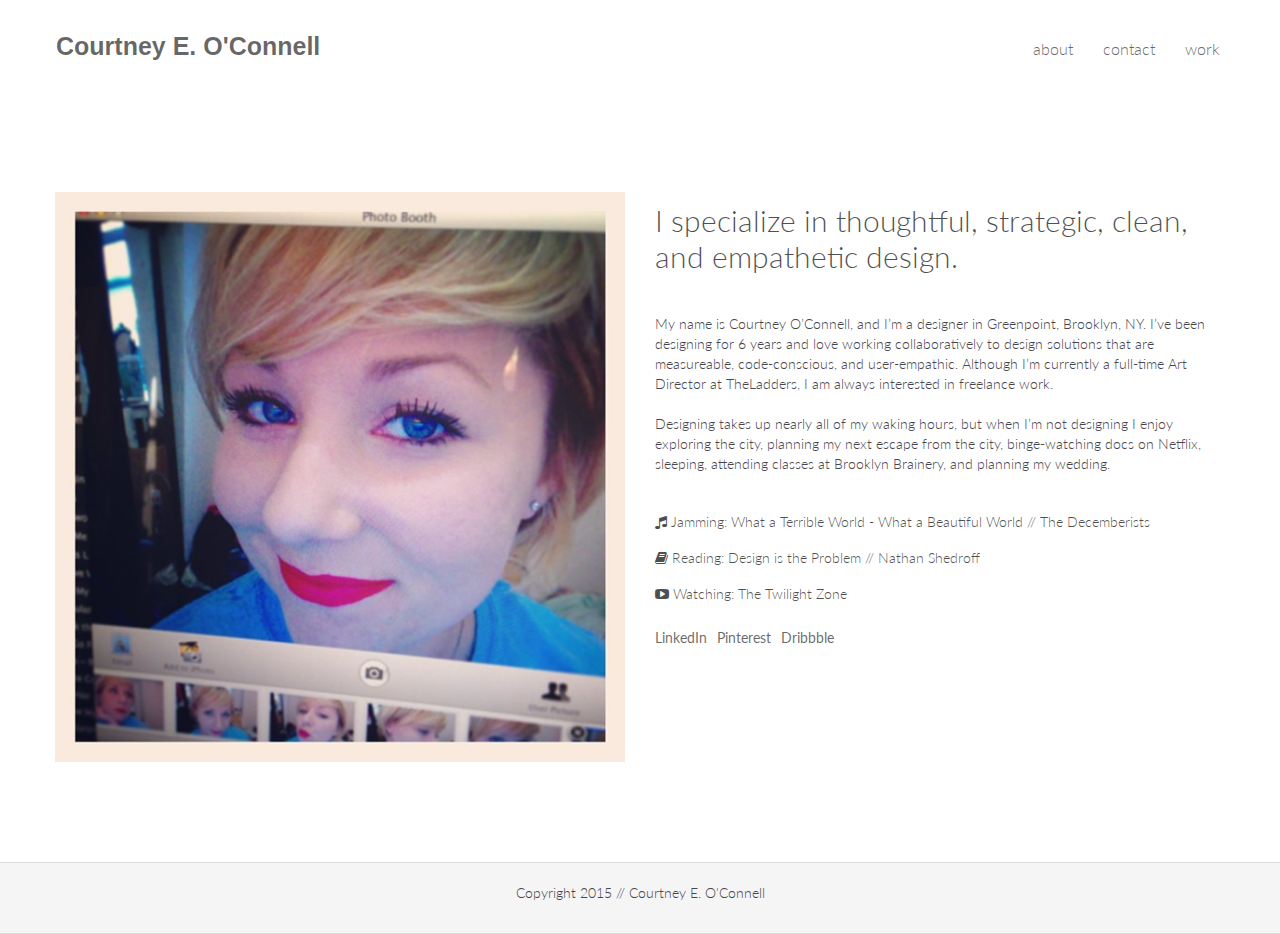
==== about.html @ 0542830d "bloc export test" ====
<!doctype html>
<html>
<head>
    <meta charset="utf-8">
    <meta name="keywords" content="portfolio, courtney, oconnell, design, designer, ui, ux, art director, visual design, visual designer, creative lead">
    <meta name="description" content="">
    <link rel="shortcut icon" type="image/png" href="favicon.png" />
    <meta name="viewport" content="width=device-width, initial-scale=1">
    <link rel="stylesheet" type="text/css" href="./css/bootstrap.css">
    <link rel="stylesheet" id="ppstyle" type="text/css" href="style.css">
    <link rel='stylesheet' href='./css/font-awesome.min.css'/><link href='http://fonts.googleapis.com/css?family=Lato:100,300,400,700,900' rel='stylesheet' type='text/css'>
    <script src="./js/jquery-2.1.0.min.js"></script>
    <script src="./js/bootstrap.js"></script>
    <script src="./js/blocs.js"></script>
    <title>about - Portfolio of Courtney E. O’Connell</title>
</head>
<body>
<!-- Main container -->
<div class="page-container">
    <!-- Navigation Bloc --><div id="b-nav" class="bloc-container">
	<div id="bloc-nav" class="d-mode">
		<div class="bloc bgc-2 l-bloc" id="nav-bloc">
			<div class="container bloc-sm">
				<nav class="navbar row">
					<div class="navbar-header">
						<a class="navbar-brand ltc-3" href="index.html">Courtney E. O'Connell</a>
						<button id="nav-toggle" type="button" class="ui-navbar-toggle navbar-toggle" data-toggle="collapse" data-target=".navbar-1">
							<span class="sr-only">Toggle navigation</span><span class="icon-bar"></span><span class="icon-bar"></span><span class="icon-bar"></span>
						</button>
					</div>
					<div class="collapse navbar-collapse navbar-1">
						<ul class="site-navigation nav">
							<li>
								<a href="about.html">about</a>
							</li>
							<li>
								<a href="contact.html">contact</a>
							</li>
							<li>
								<a href="work.html" class="pull-left">work</a>
							</li>
						</ul>
					</div>
				</nav>
			</div>
		</div>
	</div>
</div><!-- Navigation Bloc END --><!-- about-bloc --><div class="bloc l-bloc  " id="about-bloc">
	<div class="container bloc-lg">
		<div class="row">
			<div class="col-sm-6">
				<img src="img/1235449_10100990752001947_743834350_n%20(1).jpg" class="img-responsive" alt='' />
			</div>
			<div class="col-sm-6">
				<h2 class="mg-lg ">
					I specialize in thoughtful, strategic, clean, and empathetic design.
				</h2>
				<p class="mg-lg ">
					My name is Courtney O&rsquo;Connell, and I&rsquo;m a designer in Greenpoint, Brooklyn, NY. I&rsquo;ve been designing for 6 years and love working collaboratively to design solutions that are measureable, code-conscious, and user-empathic. Although I&rsquo;m currently a full-time Art Director at TheLadders, I am always interested in freelance work.<br /><br />Designing takes up nearly all of my waking hours, but when I&rsquo;m not designing I enjoy exploring the city, planning my next escape from the city, binge-watching docs on Netflix, sleeping, attending classes at Brooklyn Brainery, and planning my wedding.
				</p>
				<h5 class="mg-md ">
					<span class="fa fa-music"></span> Jamming: What a Terrible World - What a Beautiful World // The Decemberists
				</h5>
				<h4 class="mg-md ">
					<span class="fa fa-book"></span> Reading: Design is the Problem // Nathan Shedroff
				</h4>
				<h5 class="mg-md">
					<span class="fa fa-youtube-play"></span> Watching: The Twilight Zone
				</h5><a href="www.linkedin.com" class="a-btn pull-left ltc-3" target="_blank">LinkedIn</a><a href="www.pinterest.com" class="a-btn pull-left ltc-3" target="_blank">Pinterest</a><a href="www.dribbble.com" class="a-btn pull-left ltc-3" target="_blank">Dribbble</a>
			</div>
		</div>
	</div>
</div><!-- about-bloc END --><!-- Footer - footer-bloc --><div class="bloc   l-bloc b-divider" id="footer-bloc">
	<div class="container bloc-sm">
		<div class="row">
			<div class="col-sm-12">
				<p class="text-center">
					Copyright 2015 // Courtney E. O'Connell
				</p>
			</div>
		</div>
	</div>
</div><!-- Footer - footer-bloc END -->
</div>
<!-- Main container END -->

</body>
    
<!-- Google Analytics -->

<!-- Google Analytics END -->

</html>
---- style.css ----
/*-----------------------------------------------------------------------------------*/
/*	    Portfolio of Courtney E. O’Connell
/*      Built with blocs
/*-----------------------------------------------------------------------------------*/

body{
	margin:0;
	padding:0;
    background:#FFF;
    -webkit-font-smoothing: antialiased;
}
a:hover{text-decoration: none;}


/* Globals type styling */
 h1, h2, h3, h4, h5, h6, p, label, .btn, a{
	font-family:Lato;
	font-weight:300;
}

label{
	font-size:10px;
}
h1{
	font-size:48px;
}

/* Site container width */

.container{
	max-width:1170px;
}

/* Blocs */

.bloc{
	width:100%;
	background: 50% 50% no-repeat;
	-webkit-background-size: cover;
	-moz-background-size: cover;
	-o-background-size: cover;
	background-size: cover;
}


/* Bloc sizes */

.bloc-lg{
	padding:100px 0;
}
.bloc-md{
	padding:50px 0;
}
.bloc-sm{
	padding:20px 0;
}


/* Bloc - Light theme */

.l-bloc{
	color:rgba(0,0,0,.5);
}
.l-bloc button:hover{
	color:rgba(0,0,0,.7);
}
.l-bloc h1,.l-bloc h2,.l-bloc h3,.l-bloc h4,.l-bloc h5, .l-bloc h6, .l-bloc .ico{
	color:rgba(0,0,0,.7);
}
.l-bloc .icon-round{
	border-color:rgba(0,0,0,.7);
}
.l-bloc .divider-h span{
	border-color:rgba(0,0,0,.1);
}
.l-bloc a{
	color:rgba(0,0,0,.6);
}
.l-bloc a:hover{
	color:rgba(0,0,0,1);
}
.l-bloc .navbar-toggle .icon-bar{
	color:rgba(0,0,0,.6);
}
.l-bloc .btn-wire, .l-bloc .btn-wire:hover{
	color:rgba(0,0,0,.7);
	border-color:rgba(0,0,0,.3);
}
/* Bloc Dividers */

.b-divider{
	border-top:1px solid rgba(0,0,0,.1);
	border-bottom:1px solid rgba(0,0,0,.1);
}


/* Custom bloc styling */

#nav-bloc,#home-hero-bloc,#bloc-2,#home-how-header-bloc,#home-how-bloc,#home-work-header-bloc,#home-work-row-1-bloc,#home-work-row-2-bloc,#home-work-row-3-bloc,#home-work-more-bloc,#about-bloc,#bloc-11,#work-header-bloc,#work-row-1-bloc,#work-row-2-bloc,#work-row-3-bloc,#work-row-4-bloc,#work-row-5-bloc,#work-row-6-bloc,#work-contact-bloc{
	background-color:#ffffff;
}
#footer-bloc{
	background-color:#f5f5f5;
}
#about-bloc,#bloc-11,#footer-bloc{
	color:#47454B;
}
#about-bloc h2{
	line-height: 36px;
}
#about-bloc p{
	line-height: 20px;
}
#about-bloc h5{
	font-family: Lato;
	line-height: 16px;
}
#about-bloc h4{
	font-size: 14px;
	line-height: 16px;
}
#bloc-11 p{
}
#bloc-11 label{
	line-height: 16px;
}


/* NavBar */

.navbar{
	margin-bottom: 0;
}
.navbar-brand{
	height:auto;
	padding:15px 15px;
	font-size:25px!important;
	font-weight:normal;
	font-family:"Helvetica Neue", Helvetica, Arial, sans-serif;
	font-weight:600;
}
.navbar-brand img{
	width: auto;
	max-height: 200px;
	margin: 0 5px 0 0;
	display:inline;
}
.navbar-brand{
	padding: 15px 15px;
}
.navbar .nav{
	padding-top: 2px;
	margin-right: -16px;
	float:right;
}
.nav > li{
	float:left;
	margin-top:4px;
	font-size:16px;
}
.nav > li a:hover, .nav > li a:focus{
	background:transparent;
}
.navbar-toggle{
	margin: 10px 0 0 0;
	border: 0px;
}
.navbar-toggle:hover{
	background:transparent!important;
}
.navbar-toggle .icon-bar{
	background-color: rgba(0,0,0,.5);
	width: 26px;
}
 /* Inverted navbar */

.nav-invert .navbar .nav{
	float:left;
}
.nav-invert .navbar-header, .nav-invert .navbar-brand{
	float:right;
}
 @media (min-width: 768px){
	.site-navigation{
	position: absolute;
	 top: 50%;
	 right:20px;
	transform: translate(0, -50%);
	-webkit-transform:translateY(-50%);
}
.nav-invert .site-navigation{
	left:20px;
	right:0;
}
}

/* Bric adjustment margins */

.mg-clear{
	margin:0;
}
.mg-md{
	margin-top:10px;
	margin-bottom:20px;
}
.mg-lg{
	margin-top:10px;
	margin-bottom:40px;
}

/* Buttons */

.btn{
	margin: 0 5px 5px 0;
}
.btn.pull-right{
	margin: 0 0 5px 5px;
}
.btn-d,.btn-d:hover,.btn-d:focus{
	color:#FFF!important;
	background:rgba(0,0,0,.3);
}
.a-btn{
	font-size: 14px;
	font-weight: normal;
	padding: 6px 10px 6px 0;
	line-height: 1.42857143;
	 display:inline-block;
}
.text-center .a-btn{
	padding: 6px 0;
}

/* Button colour styles */

.btn-c-3{
	background:#00b9ff;
	color:#FFF!important;
}
.btn-c-3:hover{
	background:#00b9ff;
	color:#FFF!important;
}

/* Link colour styles */

.ltc-3{
	color:#00b9ff;
}
.ltc-3:hover{
	color:#00b9ff!important;
}

/* Icons */
.icon-md{
	font-size:30px!important;
}
.icon-lg{
	font-size:60px!important;
}
.icon-round{
	margin:0 auto;
	border:2px solid transparent;
	border-radius: 50%;
	padding: 32px 30px 26px 30px;
	min-width:80px;
}
.icon-round.icon-md{
	min-width:92px;
}
.icon-round.icon-lg{
	min-width:122px;
}
.icon-round.icon-xl{
	min-width:162px;
}

/* Icon colour styles */

.icon-5{
	color:#e5e5e5!important;
	border-color:#e5e5e5!important;
}


/* Dividers */
.divider-h{
	padding:20px 0;
}
.divider-h span{
	display: block;
	border-top:1px solid transparent;
}
.divider-half{
	width: 50%;
	margin: 0 auto;
}

/*Forms*/

.form-control{
	border-color:rgba(0,0,0,.1);
	box-shadow:none;
}

/*iFrame*/

iframe{
	border:0;
}


/* Mobile adjustments */

@media (max-width: 767px)
{
    .page-container{
        overflow-x: hidden;
    }
    h1,h2,h3,h4,h5,h6,p{
        padding-left:5px!important; 
        padding-right:5px!important; 
    }
    .bloc{
        text-align: center;
        -webkit-background-size: auto 200%;
        -moz-background-size: auto 200%;
        -o-background-size: auto 200%;
        background-size: auto 200%;
    }
    .navbar .nav{
        padding-top: 0;
        border-top:1px solid rgba(0,0,0,.2);
        float:none!important;
    }
    .navbar.row{
        margin-left: 0;
        margin-right: 0;
    }
    .site-navigation{
	   position:inherit;
	   transform:none;
	   -webkit-transform:none;
	   -ms-transform:none;
    }  
    .nav > li{
        margin-top: 0;
        border-bottom:1px solid rgba(0,0,0,.1);
        background:rgba(0,0,0,.05);
        text-align: left;
        width:100%;
    }
    .nav > li:hover{
        background:rgba(0,0,0,.08);
    }
    .navbar-collapse{
        padding:0;
        overflow-x: hidden;
        -webkit-box-shadow: none;
        box-shadow: none;
    }
    .navbar-brand img{
        max-height: 40px;
        width:auto;
        margin: -10px 5px 0 0;    
    }
    .nav-invert .navbar-header{
        float: none;
        width:100%;
    }
    .nav-invert .navbar-toggle{
        float:left; 
    }
    .btn.pull-left, .btn.pull-right{
       float:none!important; 
    }
    .bloc-xl,.bloc-lg{
        padding: 40px 0;
    }
    .a-block{
        text-align: center;
    }
    .btn-dwn{
       display:none; 
    }
}
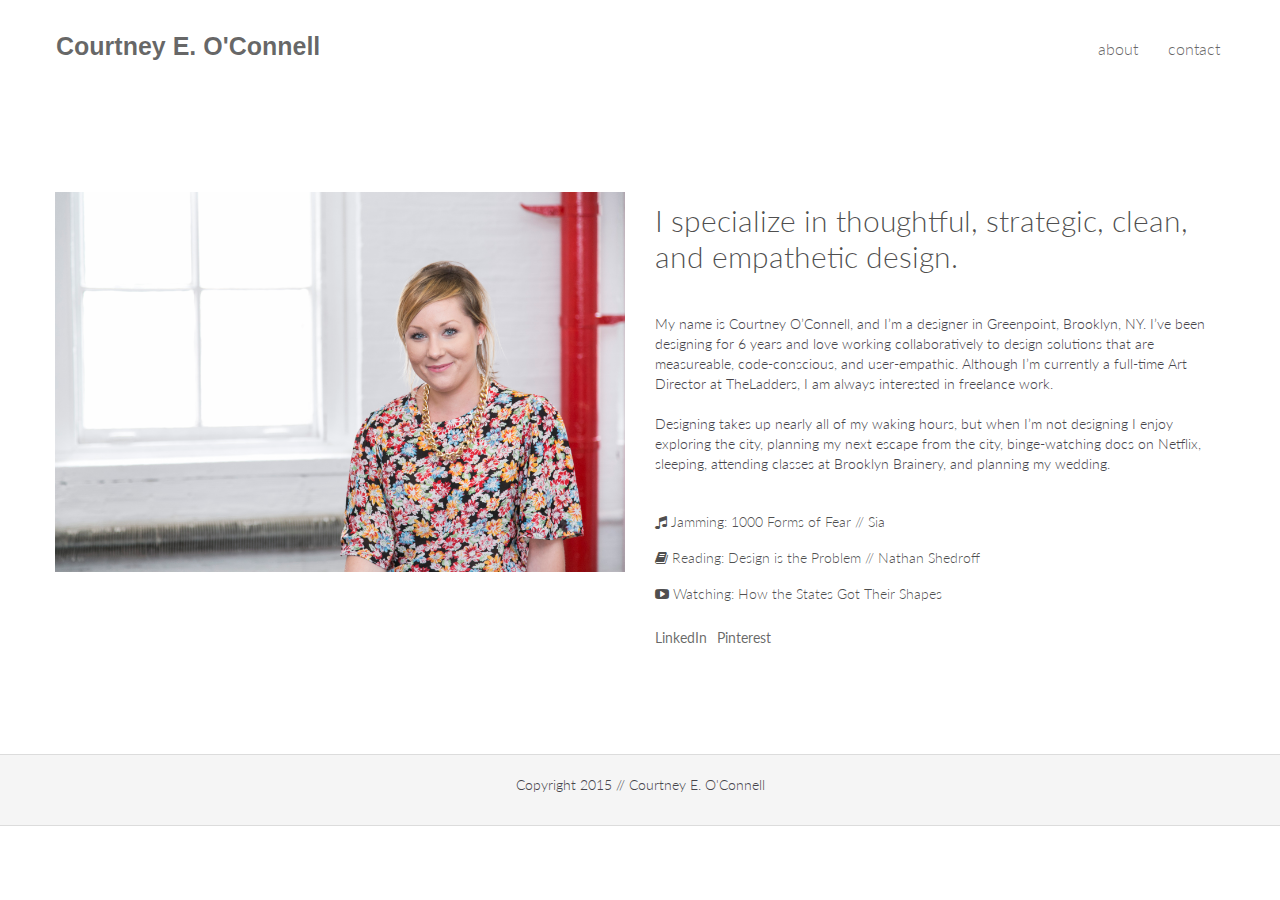
==== commit 905380a4: "replacing" ====
--- a/about.html
+++ b/about.html
@@ -38,9 +38,6 @@
 							<li>
 								<a href="contact.html">contact</a>
 							</li>
-							<li>
-								<a href="work.html" class="pull-left">work</a>
-							</li>
 						</ul>
 					</div>
 				</nav>
@@ -55,7 +52,7 @@
 	<div class="container bloc-lg">
 		<div class="row">
 			<div class="col-sm-6">
-				<img src="img/1235449_10100990752001947_743834350_n%20(1).jpg" class="img-responsive" alt='' />
+				<img src="img/TheLadders_101514_0397.JPG" class="img-responsive" alt='' />
 			</div>
 			<div class="col-sm-6">
 				<h2 class="mg-lg ">
@@ -65,14 +62,14 @@
 					My name is Courtney O&rsquo;Connell, and I&rsquo;m a designer in Greenpoint, Brooklyn, NY. I&rsquo;ve been designing for 6 years and love working collaboratively to design solutions that are measureable, code-conscious, and user-empathic. Although I&rsquo;m currently a full-time Art Director at TheLadders, I am always interested in freelance work.<br /><br />Designing takes up nearly all of my waking hours, but when I&rsquo;m not designing I enjoy exploring the city, planning my next escape from the city, binge-watching docs on Netflix, sleeping, attending classes at Brooklyn Brainery, and planning my wedding.
 				</p>
 				<h5 class="mg-md ">
-					<span class="fa fa-music"></span> Jamming: What a Terrible World - What a Beautiful World // The Decemberists
+					<span class="fa fa-music"></span> Jamming: 1000 Forms of Fear // Sia
 				</h5>
 				<h4 class="mg-md ">
 					<span class="fa fa-book"></span> Reading: Design is the Problem // Nathan Shedroff
 				</h4>
 				<h5 class="mg-md">
-					<span class="fa fa-youtube-play"></span> Watching: The Twilight Zone
-				</h5><a href="www.linkedin.com" class="a-btn pull-left ltc-3" target="_blank">LinkedIn</a><a href="www.pinterest.com" class="a-btn pull-left ltc-3" target="_blank">Pinterest</a><a href="www.dribbble.com" class="a-btn pull-left ltc-3" target="_blank">Dribbble</a>
+					<span class="fa fa-youtube-play"></span> Watching: How the States Got Their Shapes
+				</h5><a href="https://www.linkedin.com/in/courtneyeoconnell" class="a-btn pull-left ltc-3" target="_blank">LinkedIn</a><a href="https://www.pinterest.com/ceoconnell/" class="a-btn pull-left ltc-3" target="_blank">Pinterest</a>
 			</div>
 		</div>
 	</div>
--- a/style.css
+++ b/style.css
@@ -96,14 +96,44 @@
 
 /* Custom bloc styling */
 
-#nav-bloc,#home-hero-bloc,#bloc-2,#home-how-header-bloc,#home-how-bloc,#home-work-header-bloc,#home-work-row-1-bloc,#home-work-row-2-bloc,#home-work-row-3-bloc,#home-work-more-bloc,#about-bloc,#bloc-11,#work-header-bloc,#work-row-1-bloc,#work-row-2-bloc,#work-row-3-bloc,#work-row-4-bloc,#work-row-5-bloc,#work-row-6-bloc,#work-contact-bloc{
+#nav-bloc,#home-hero-bloc,#bloc-2,#home-how-header-bloc,#home-how-bloc,#home-work-header-bloc,#work-bloc-1,#work-bloc-2,#work-bloc-3,#work-bloc-4,#work-bloc-5,#work-bloc-6,#work-bloc-7,#work-bloc-8,#work-bloc-9,#work-bloc-10,#work-bloc-11,#work-bloc-12,#home-work-more-bloc,#about-bloc,#bloc-20{
 	background-color:#ffffff;
 }
 #footer-bloc{
 	background-color:#f5f5f5;
 }
-#about-bloc,#bloc-11,#footer-bloc{
+#home-work-header-bloc h2,#work-bloc-1 h3,#work-bloc-1 h5,#work-bloc-2 h3,#work-bloc-2 h5,#work-bloc-3 h3,#work-bloc-3 h5{
 	color:#47454B;
+}
+#work-bloc-1,#work-bloc-2,#work-bloc-3,#about-bloc,#bloc-20,#footer-bloc{
+	color:#47454B;
+}
+#work-bloc-1 h3{
+	line-height: 32px;
+}
+#work-bloc-1 h5{
+	line-height: 16px;
+}
+#work-bloc-1 p{
+	line-height: 16px;
+}
+#work-bloc-2 h3{
+	line-height: 32px;
+}
+#work-bloc-2 h5{
+	line-height: 16px;
+}
+#work-bloc-2 p{
+	line-height: 16px;
+}
+#work-bloc-3 h3{
+	line-height: 32px;
+}
+#work-bloc-3 h5{
+	line-height: 16px;
+}
+#work-bloc-3 p{
+	line-height: 16px;
 }
 #about-bloc h2{
 	line-height: 36px;
@@ -119,9 +149,9 @@
 	font-size: 14px;
 	line-height: 16px;
 }
-#bloc-11 p{
-}
-#bloc-11 label{
+#bloc-20 p{
+}
+#bloc-20 label{
 	line-height: 16px;
 }
 
@@ -199,6 +229,10 @@
 .mg-clear{
 	margin:0;
 }
+.mg-sm{
+	margin-top:10px;
+	margin-bottom:5px;
+}
 .mg-md{
 	margin-top:10px;
 	margin-bottom:20px;
@@ -283,18 +317,6 @@
 }
 
 
-/* Dividers */
-.divider-h{
-	padding:20px 0;
-}
-.divider-h span{
-	display: block;
-	border-top:1px solid transparent;
-}
-.divider-half{
-	width: 50%;
-	margin: 0 auto;
-}
 
 /*Forms*/
 
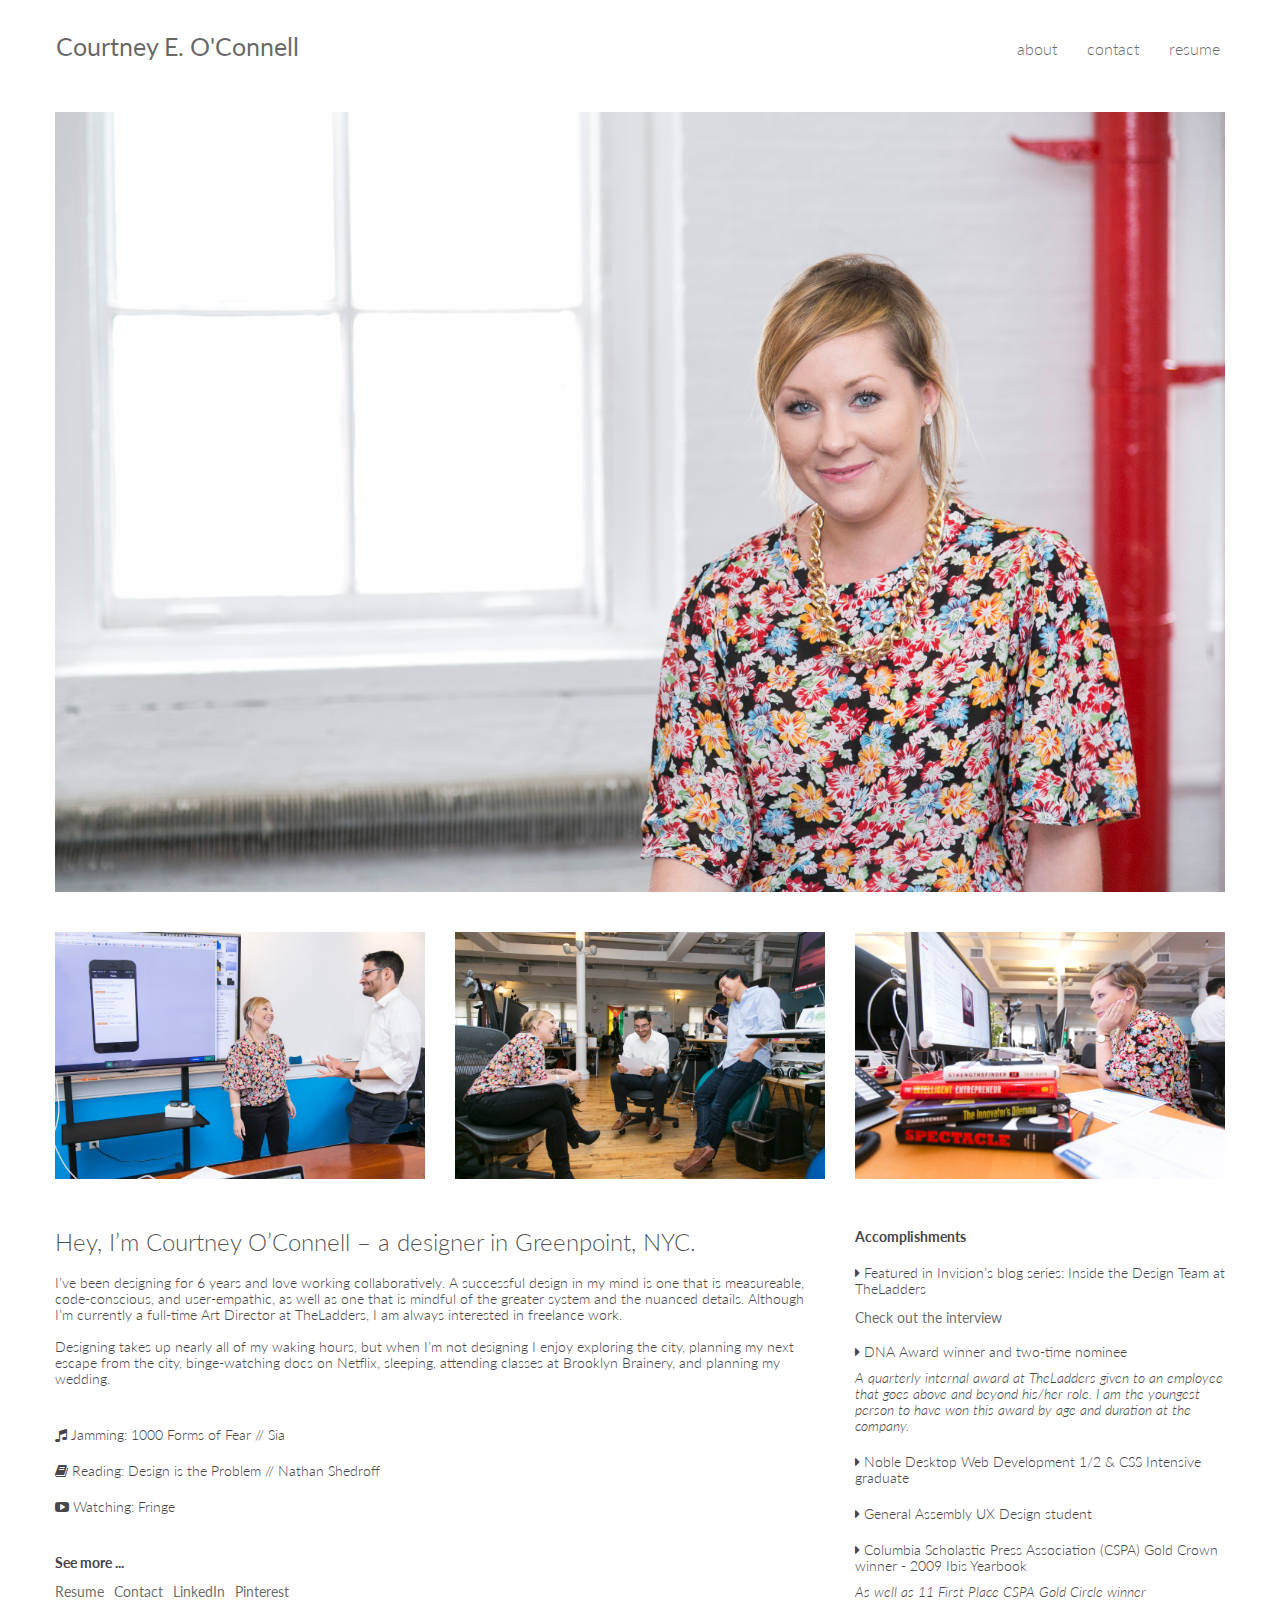
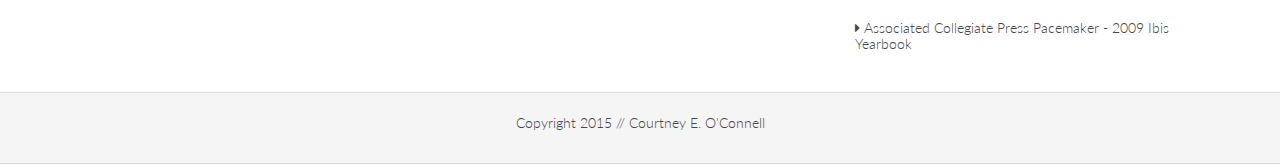
==== commit d6f60317: "navbar font" ====
--- a/about.html
+++ b/about.html
@@ -20,7 +20,7 @@
      <!-- Navigation Bloc --> <div id="b-nav" class="bloc-container">
-	<div id="bloc-nav" class="d-mode">
+	<div id="bloc-nav" class="d-mode d-mode-active">
 		<div class="bloc bgc-2 l-bloc" id="nav-bloc">
 			<div class="container bloc-sm">
 				<nav class="navbar row">
@@ -36,7 +36,10 @@
 								<a href="about.html">about</a>
 							</li>
 							<li>
-								<a href="contact.html">contact</a>
+								<a href="contact.html" class="ltc-3">contact</a>
+							</li>
+							<li>
+								<a href="resume.html" class="ltc-3" target="_blank">resume</a>
 							</li>
 						</ul>
 					</div>
@@ -47,34 +50,93 @@
 </div> <!-- Navigation Bloc END --> -<!-- about-bloc -->-<div class="bloc l-bloc  " id="about-bloc">
-	<div class="container bloc-lg">
+<!-- bloc-20 -->+<div class="bloc l-bloc " id="bloc-20">
+	<div class="container bloc-sm">
 		<div class="row">
-			<div class="col-sm-6">
+			<div class="col-sm-12">
 				<img src="img/TheLadders_101514_0397.JPG" class="img-responsive" alt='' />
-			</div>
-			<div class="col-sm-6">
-				<h2 class="mg-lg ">
-					I specialize in thoughtful, strategic, clean, and empathetic design.
-				</h2>
-				<p class="mg-lg ">
-					My name is Courtney O&rsquo;Connell, and I&rsquo;m a designer in Greenpoint, Brooklyn, NY. I&rsquo;ve been designing for 6 years and love working collaboratively to design solutions that are measureable, code-conscious, and user-empathic. Although I&rsquo;m currently a full-time Art Director at TheLadders, I am always interested in freelance work.<br /><br />Designing takes up nearly all of my waking hours, but when I&rsquo;m not designing I enjoy exploring the city, planning my next escape from the city, binge-watching docs on Netflix, sleeping, attending classes at Brooklyn Brainery, and planning my wedding.
-				</p>
-				<h5 class="mg-md ">
-					<span class="fa fa-music"></span> Jamming: 1000 Forms of Fear // Sia
-				</h5>
-				<h4 class="mg-md ">
-					<span class="fa fa-book"></span> Reading: Design is the Problem // Nathan Shedroff
-				</h4>
-				<h5 class="mg-md">
-					<span class="fa fa-youtube-play"></span> Watching: How the States Got Their Shapes
-				</h5><a href="https://www.linkedin.com/in/courtneyeoconnell" class="a-btn pull-left ltc-3" target="_blank">LinkedIn</a><a href="https://www.pinterest.com/ceoconnell/" class="a-btn pull-left ltc-3" target="_blank">Pinterest</a>
 			</div>
 		</div>
 	</div>
 </div>-<!-- about-bloc END -->+<!-- bloc-20 END -->++<!-- bloc-21 -->+<div class="bloc l-bloc " id="bloc-21">
+	<div class="container bloc-sm">
+		<div class="row">
+			<div class="col-sm-4">
+				<img src="img/TheLadders_101514_0513.JPG" class="img-responsive" alt='' />
+			</div>
+			<div class="col-sm-4">
+				<img src="img/TheLadders_101514_0497.JPG" class="img-responsive" alt='' />
+			</div>
+			<div class="col-sm-4">
+				<img src="img/TheLadders_101514_0105.JPG" class="img-responsive" alt='' />
+			</div>
+		</div>
+	</div>
+</div>+<!-- bloc-21 END -->++<!-- bloc-22 -->+<div class="bloc l-bloc  " id="bloc-22">
+	<div class="container bloc-sm">
+		<div class="row">
+			<div class="col-sm-8">
+				<h3 class="mg-md">
+					Hey, I&rsquo;m Courtney O&rsquo;Connell – a designer in Greenpoint, NYC.
+				</h3>
+				<p class=" mg-lg">
+					I&rsquo;ve been designing for 6 years and love working collaboratively. A successful design in my mind is one that is measureable, code-conscious, and user-empathic, as well as one that is mindful of the greater system and the nuanced details. Although I&rsquo;m currently a full-time Art Director at TheLadders, I am always interested in freelance work.<br /><br />Designing takes up nearly all of my waking hours, but when I&rsquo;m not designing I enjoy exploring the city, planning my next escape from the city, binge-watching docs on Netflix, sleeping, attending classes at Brooklyn Brainery, and planning my wedding.
+				</p>
+				<h5 class="mg-md  ">
+					<span class="fa fa-music"></span> Jamming: 1000 Forms of Fear // Sia
+				</h5>
+				<h4 class="mg-md  ">
+					<span class="fa fa-book"></span> Reading: Design is the Problem // Nathan Shedroff
+				</h4>
+				<h5 class="  mg-lg">
+					<span class="fa fa-youtube-play"></span> Watching: Fringe
+				</h5>
+				<h5 class=" mg-sm">
+					<strong>See more ...</strong>
+				</h5><a href="resume.html" class="a-btn pull-left ltc-3" target="_blank">Resume</a><a href="contact.html" class="a-btn pull-left ltc-3">Contact</a><a href="https://www.linkedin.com/in/courtneyeoconnell" class="a-btn ltc-3 pull-left" target="_blank">LinkedIn</a><a href="https://www.pinterest.com/ceoconnell/" class="a-btn ltc-3 pull-left" target="_blank">Pinterest</a>
+			</div>
+			<div class="col-sm-4">
+				<h5 class="  mg-md">
+					<strong>Accomplishments</strong>
+				</h5>
+				<h5 class="mg-sm  ">
+					<span class="fa fa-caret-right"></span> Featured in Invision&rsquo;s blog series: Inside the Design Team at TheLadders
+				</h5><a href="http://blog.invisionapp.com/inside-design-team-theladders/" class="a-btn ltc-3 a-block" target="_blank">Check out the interview</a>
+				<h5 class="mg-sm  ">
+					<span class="fa fa-caret-right"></span> DNA Award winner and two-time nominee
+				</h5>
+				<p class=" mg-md">
+					<i>A quarterly internal award at TheLadders given to an employee that goes above and beyond his/her role. I am the youngest person to have won this award by age and duration at the company.</i>
+				</p>
+				<h5 class="  mg-md">
+					<span class="fa fa-caret-right"></span> Noble Desktop Web Development 1/2 &amp; CSS Intensive graduate
+				</h5>
+				<h5 class="mg-md ">
+					<span class="fa fa-caret-right"></span> General Assembly UX Design student
+				</h5>
+				<h5 class=" mg-sm">
+					<span class="fa fa-caret-right"></span> Columbia Scholastic Press Association (CSPA) Gold Crown winner - 2009 Ibis Yearbook
+				</h5>
+				<p class="mg-md ">
+					<i>As well as 11 First Place CSPA Gold Circle winner</i>
+				</p>
+				<h5 class="mg-md ">
+					<span class="fa fa-caret-right"></span> Associated Collegiate Press Pacemaker - 2009 Ibis Yearbook
+				</h5>
+			</div>
+		</div>
+	</div>
+</div>+<!-- bloc-22 END -->  <!-- Footer - footer-bloc --> <div class="bloc   l-bloc b-divider" id="footer-bloc">
--- a/style.css
+++ b/style.css
@@ -86,6 +86,9 @@
 	color:rgba(0,0,0,.7);
 	border-color:rgba(0,0,0,.3);
 }
+.voffset{
+	margin-top:30px;
+}
 /* Bloc Dividers */
 
 .b-divider{
@@ -96,62 +99,150 @@
 
 /* Custom bloc styling */
 
-#nav-bloc,#home-hero-bloc,#bloc-2,#home-how-header-bloc,#home-how-bloc,#home-work-header-bloc,#work-bloc-1,#work-bloc-2,#work-bloc-3,#work-bloc-4,#work-bloc-5,#work-bloc-6,#work-bloc-7,#work-bloc-8,#work-bloc-9,#work-bloc-10,#work-bloc-11,#work-bloc-12,#home-work-more-bloc,#about-bloc,#bloc-20{
+#nav-bloc,#home-hero-bloc,#bloc-2,#home-how-header-bloc,#home-how-bloc,#home-work-header-bloc,#work-bloc-tlc-rm,#work-bloc-toast,#work-bloc-tlc-js-web,#work-bloc-tlc-r-web,#work-bloc-scholastic-vision,#work-bloc-saatchi-juvederm,#work-bloc-saatchi-fybp,#work-bloc-z-pc-email-guide,#work-bloc-8,#work-bloc-metropcs,#work-bloc-wob,#work-bloc-11,#bloc-18,#bloc-19,#bloc-20,#bloc-21,#bloc-22,#bloc-23,#bloc-24,#bloc-25{
 	background-color:#ffffff;
 }
 #footer-bloc{
 	background-color:#f5f5f5;
 }
-#home-work-header-bloc h2,#work-bloc-1 h3,#work-bloc-1 h5,#work-bloc-2 h3,#work-bloc-2 h5,#work-bloc-3 h3,#work-bloc-3 h5{
+#home-work-header-bloc h2,#work-bloc-tlc-rm h3,#work-bloc-tlc-rm h5,#work-bloc-toast h3,#work-bloc-toast h5,#work-bloc-tlc-js-web h3,#work-bloc-tlc-js-web h5,#work-bloc-tlc-r-web h3,#work-bloc-tlc-r-web h5,#work-bloc-scholastic-vision h3,#work-bloc-scholastic-vision h5,#work-bloc-saatchi-juvederm h5,#work-bloc-saatchi-fybp h3,#work-bloc-saatchi-fybp h5,#work-bloc-z-pc-email-guide h3,#work-bloc-8 h3,#work-bloc-8 h5,#work-bloc-metropcs h3,#work-bloc-metropcs h5,#work-bloc-metropcs h5,#work-bloc-wob h3,#work-bloc-wob h5,#work-bloc-11 h3,#work-bloc-11 h5,#bloc-19 h4,#bloc-22 h5,#bloc-22 h4,#bloc-22 h5,#bloc-22 h5,#bloc-22 h5,#bloc-22 h5,#bloc-22 h5{
 	color:#47454B;
 }
-#work-bloc-1,#work-bloc-2,#work-bloc-3,#about-bloc,#bloc-20,#footer-bloc{
+#home-how-bloc,#work-bloc-tlc-rm,#work-bloc-toast,#work-bloc-tlc-js-web,#work-bloc-tlc-r-web,#work-bloc-scholastic-vision,#work-bloc-saatchi-juvederm,#work-bloc-saatchi-fybp,#work-bloc-z-pc-email-guide,#work-bloc-8,#work-bloc-metropcs,#work-bloc-wob,#work-bloc-11,#bloc-22,#bloc-23,#footer-bloc{
 	color:#47454B;
 }
-#work-bloc-1 h3{
-	line-height: 32px;
-}
-#work-bloc-1 h5{
-	line-height: 16px;
-}
-#work-bloc-1 p{
-	line-height: 16px;
-}
-#work-bloc-2 h3{
-	line-height: 32px;
-}
-#work-bloc-2 h5{
-	line-height: 16px;
-}
-#work-bloc-2 p{
-	line-height: 16px;
-}
-#work-bloc-3 h3{
-	line-height: 32px;
-}
-#work-bloc-3 h5{
-	line-height: 16px;
-}
-#work-bloc-3 p{
-	line-height: 16px;
-}
-#about-bloc h2{
-	line-height: 36px;
-}
-#about-bloc p{
-	line-height: 20px;
-}
-#about-bloc h5{
+#work-bloc-tlc-rm h3{
+	line-height: 32px;
+}
+#work-bloc-tlc-rm h5{
+	line-height: 16px;
+}
+#work-bloc-tlc-rm p{
+	line-height: 16px;
+}
+#work-bloc-toast h3{
+	line-height: 32px;
+}
+#work-bloc-toast h5{
+	line-height: 16px;
+}
+#work-bloc-toast p{
+	line-height: 16px;
+}
+#work-bloc-tlc-js-web h3{
+	line-height: 32px;
+}
+#work-bloc-tlc-js-web h5{
+	line-height: 16px;
+}
+#work-bloc-tlc-js-web p{
+	line-height: 16px;
+}
+#work-bloc-tlc-r-web h3{
+	line-height: 32px;
+}
+#work-bloc-tlc-r-web h5{
+	line-height: 16px;
+}
+#work-bloc-tlc-r-web p{
+	line-height: 16px;
+}
+#work-bloc-scholastic-vision h3{
+	line-height: 32px;
+}
+#work-bloc-scholastic-vision h5{
+	line-height: 16px;
+}
+#work-bloc-scholastic-vision p{
+	line-height: 16px;
+}
+#work-bloc-saatchi-juvederm h3{
+	line-height: 32px;
+}
+#work-bloc-saatchi-juvederm h5{
+	line-height: 16px;
+}
+#work-bloc-saatchi-juvederm p{
+	line-height: 16px;
+}
+#work-bloc-saatchi-fybp h3{
+	line-height: 32px;
+}
+#work-bloc-saatchi-fybp h5{
+	line-height: 16px;
+}
+#work-bloc-saatchi-fybp p{
+	line-height: 16px;
+}
+#work-bloc-z-pc-email-guide h3{
+	line-height: 32px;
+}
+#work-bloc-z-pc-email-guide h5{
+	line-height: 16px;
+}
+#work-bloc-z-pc-email-guide p{
+	line-height: 16px;
+}
+#work-bloc-8 h3{
+	line-height: 32px;
+}
+#work-bloc-8 h5{
+	line-height: 16px;
+}
+#work-bloc-8 p{
+	line-height: 16px;
+}
+#work-bloc-metropcs h3{
+	line-height: 32px;
+}
+#work-bloc-metropcs h5{
+	line-height: 16px;
+}
+#work-bloc-metropcs p{
+	line-height: 16px;
+}
+#work-bloc-wob h3{
+	line-height: 32px;
+}
+#work-bloc-wob h5{
+	line-height: 16px;
+}
+#work-bloc-wob p{
+	line-height: 16px;
+}
+#work-bloc-11 h3{
+	line-height: 32px;
+}
+#work-bloc-11 h5{
+	line-height: 16px;
+}
+#work-bloc-11 p{
+	line-height: 16px;
+}
+#bloc-19 h4{
+	line-height: 16px;
+}
+#bloc-22 p{
+	font-size: 14px;
+	line-height: 16px;
+}
+#bloc-22 h5{
 	font-family: Lato;
 	line-height: 16px;
 }
-#about-bloc h4{
+#bloc-22 h4{
 	font-size: 14px;
 	line-height: 16px;
 }
-#bloc-20 p{
-}
-#bloc-20 label{
+#bloc-22 h5{
+	line-height: 16px;
+}
+#bloc-22 p{
+	line-height: 16px;
+}
+#bloc-23 p{
+}
+#bloc-23 label{
 	line-height: 16px;
 }
 
@@ -166,8 +257,6 @@
 	padding:15px 15px;
 	font-size:25px!important;
 	font-weight:normal;
-	font-family:"Helvetica Neue", Helvetica, Arial, sans-serif;
-	font-weight:600;
 }
 .navbar-brand img{
 	width: auto;
@@ -264,6 +353,10 @@
 .text-center .a-btn{
 	padding: 6px 0;
 }
+.a-block{
+	width:100%;
+	text-align: left;
+}
 
 /* Button colour styles */
 
@@ -317,6 +410,18 @@
 }
 
 
+/* Dividers */
+.divider-h{
+	padding:20px 0;
+}
+.divider-h span{
+	display: block;
+	border-top:1px solid transparent;
+}
+.divider-half{
+	width: 50%;
+	margin: 0 auto;
+}
 
 /*Forms*/
 
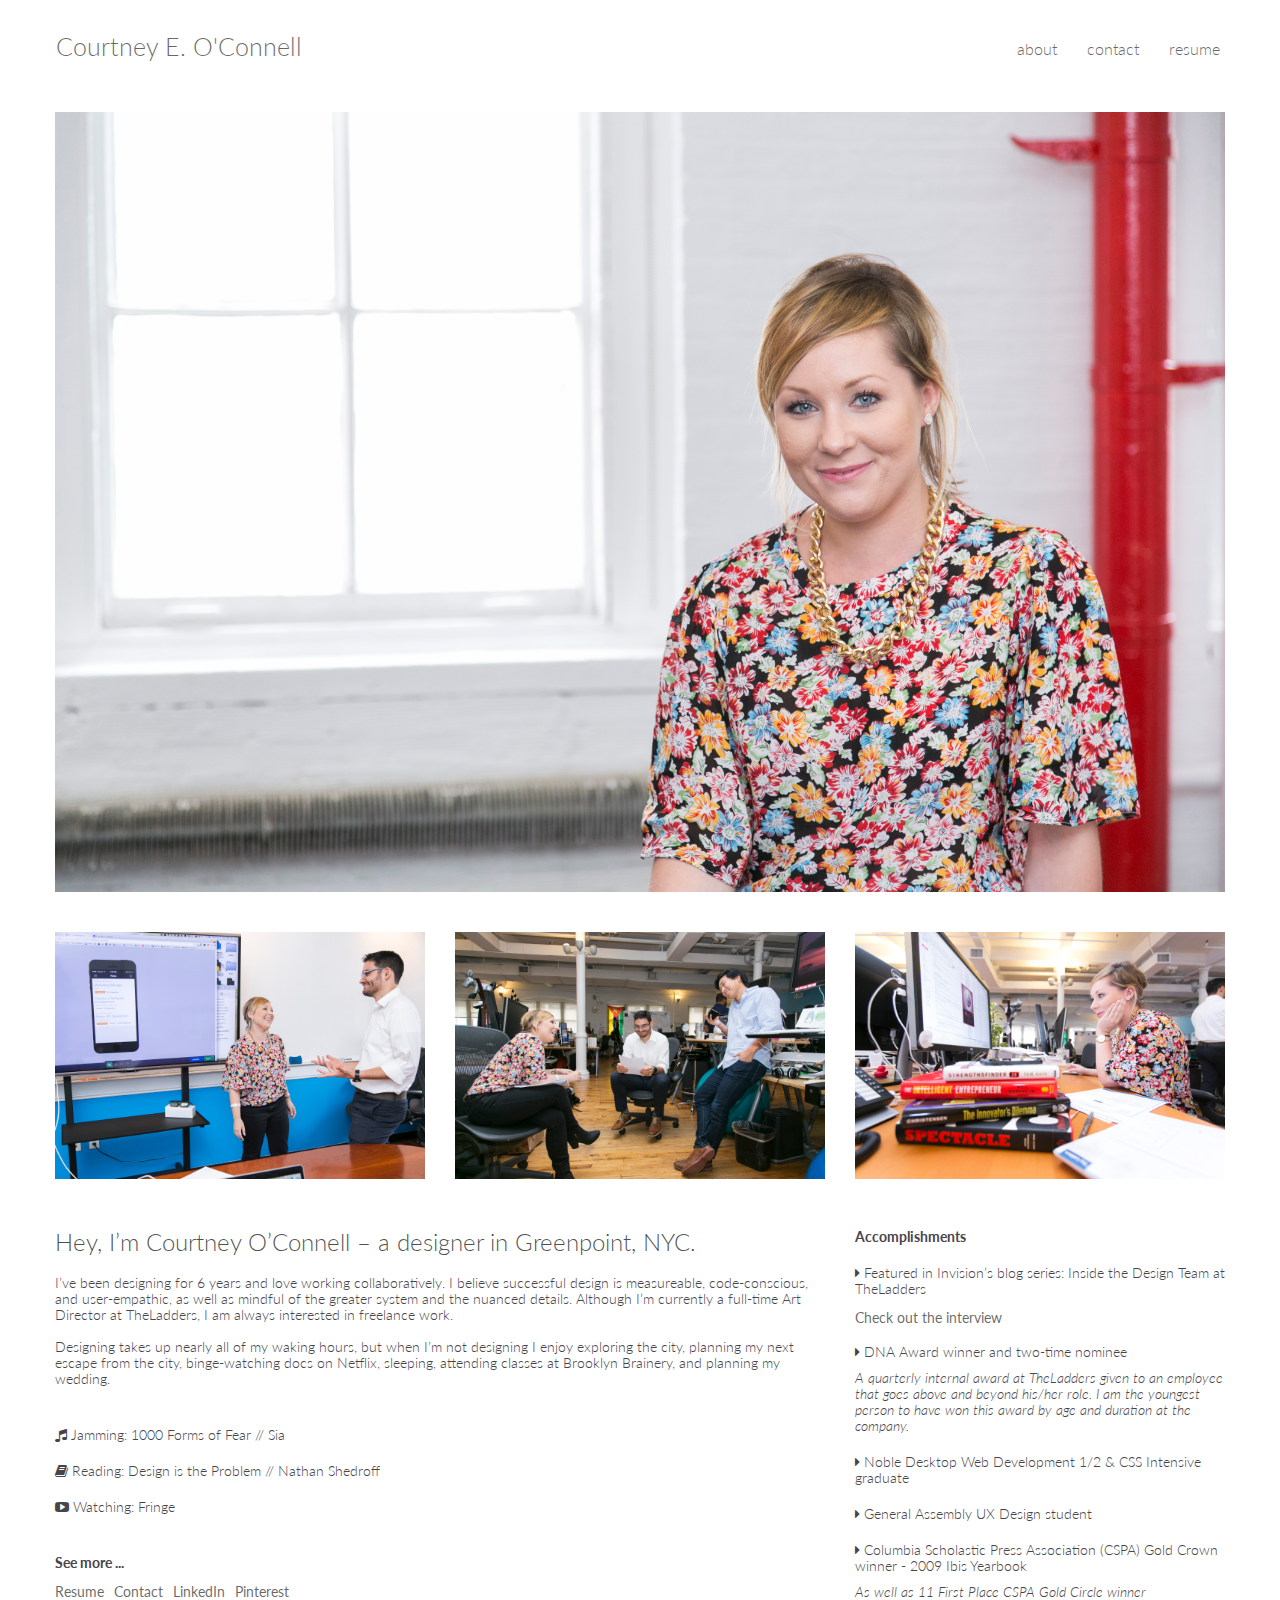
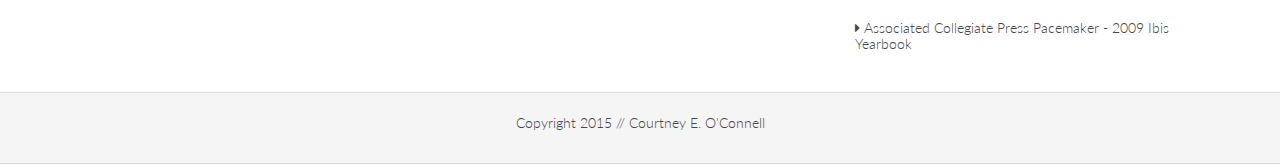
==== commit fe0ad262: "tweaks to copy on about page" ====
--- a/about.html
+++ b/about.html
@@ -17,8 +17,8 @@
 <body>
 <!-- Main container -->
 <div class="page-container">
-    -<!-- Navigation Bloc -->+    
+<!-- Navigation Bloc -->
 <div id="b-nav" class="bloc-container">
 	<div id="bloc-nav" class="d-mode d-mode-active">
 		<div class="bloc bgc-2 l-bloc" id="nav-bloc">
@@ -47,10 +47,10 @@
 			</div>
 		</div>
 	</div>
-</div>-<!-- Navigation Bloc END -->--<!-- bloc-20 -->+</div>
+<!-- Navigation Bloc END -->
+
+<!-- bloc-20 -->
 <div class="bloc l-bloc " id="bloc-20">
 	<div class="container bloc-sm">
 		<div class="row">
@@ -59,10 +59,10 @@
 			</div>
 		</div>
 	</div>
-</div>-<!-- bloc-20 END -->--<!-- bloc-21 -->+</div>
+<!-- bloc-20 END -->
+
+<!-- bloc-21 -->
 <div class="bloc l-bloc " id="bloc-21">
 	<div class="container bloc-sm">
 		<div class="row">
@@ -77,10 +77,10 @@
 			</div>
 		</div>
 	</div>
-</div>-<!-- bloc-21 END -->--<!-- bloc-22 -->+</div>
+<!-- bloc-21 END -->
+
+<!-- bloc-22 -->
 <div class="bloc l-bloc  " id="bloc-22">
 	<div class="container bloc-sm">
 		<div class="row">
@@ -89,7 +89,7 @@
 					Hey, I&rsquo;m Courtney O&rsquo;Connell – a designer in Greenpoint, NYC.
 				</h3>
 				<p class=" mg-lg">
-					I&rsquo;ve been designing for 6 years and love working collaboratively. A successful design in my mind is one that is measureable, code-conscious, and user-empathic, as well as one that is mindful of the greater system and the nuanced details. Although I&rsquo;m currently a full-time Art Director at TheLadders, I am always interested in freelance work.<br /><br />Designing takes up nearly all of my waking hours, but when I&rsquo;m not designing I enjoy exploring the city, planning my next escape from the city, binge-watching docs on Netflix, sleeping, attending classes at Brooklyn Brainery, and planning my wedding.
+					I&rsquo;ve been designing for 6 years and love working collaboratively. I believe successful design is measureable, code-conscious, and user-empathic, as well as mindful of the greater system and the nuanced details. Although I&rsquo;m currently a full-time Art Director at TheLadders, I am always interested in freelance work.<br /><br />Designing takes up nearly all of my waking hours, but when I&rsquo;m not designing I enjoy exploring the city, planning my next escape from the city, binge-watching docs on Netflix, sleeping, attending classes at Brooklyn Brainery, and planning my wedding.
 				</p>
 				<h5 class="mg-md  ">
 					<span class="fa fa-music"></span> Jamming: 1000 Forms of Fear // Sia
@@ -135,10 +135,10 @@
 			</div>
 		</div>
 	</div>
-</div>-<!-- bloc-22 END -->--<!-- Footer - footer-bloc -->+</div>
+<!-- bloc-22 END -->
+
+<!-- Footer - footer-bloc -->
 <div class="bloc   l-bloc b-divider" id="footer-bloc">
 	<div class="container bloc-sm">
 		<div class="row">
@@ -149,8 +149,8 @@
 			</div>
 		</div>
 	</div>
-</div>-<!-- Footer - footer-bloc END -->
+</div>
+<!-- Footer - footer-bloc END -->
 </div>
 <!-- Main container END -->
 
--- a/style.css
+++ b/style.css
@@ -256,7 +256,7 @@
 	height:auto;
 	padding:15px 15px;
 	font-size:25px!important;
-	font-weight:normal;
+	/*font-weight:normal;*/
 }
 .navbar-brand img{
 	width: auto;
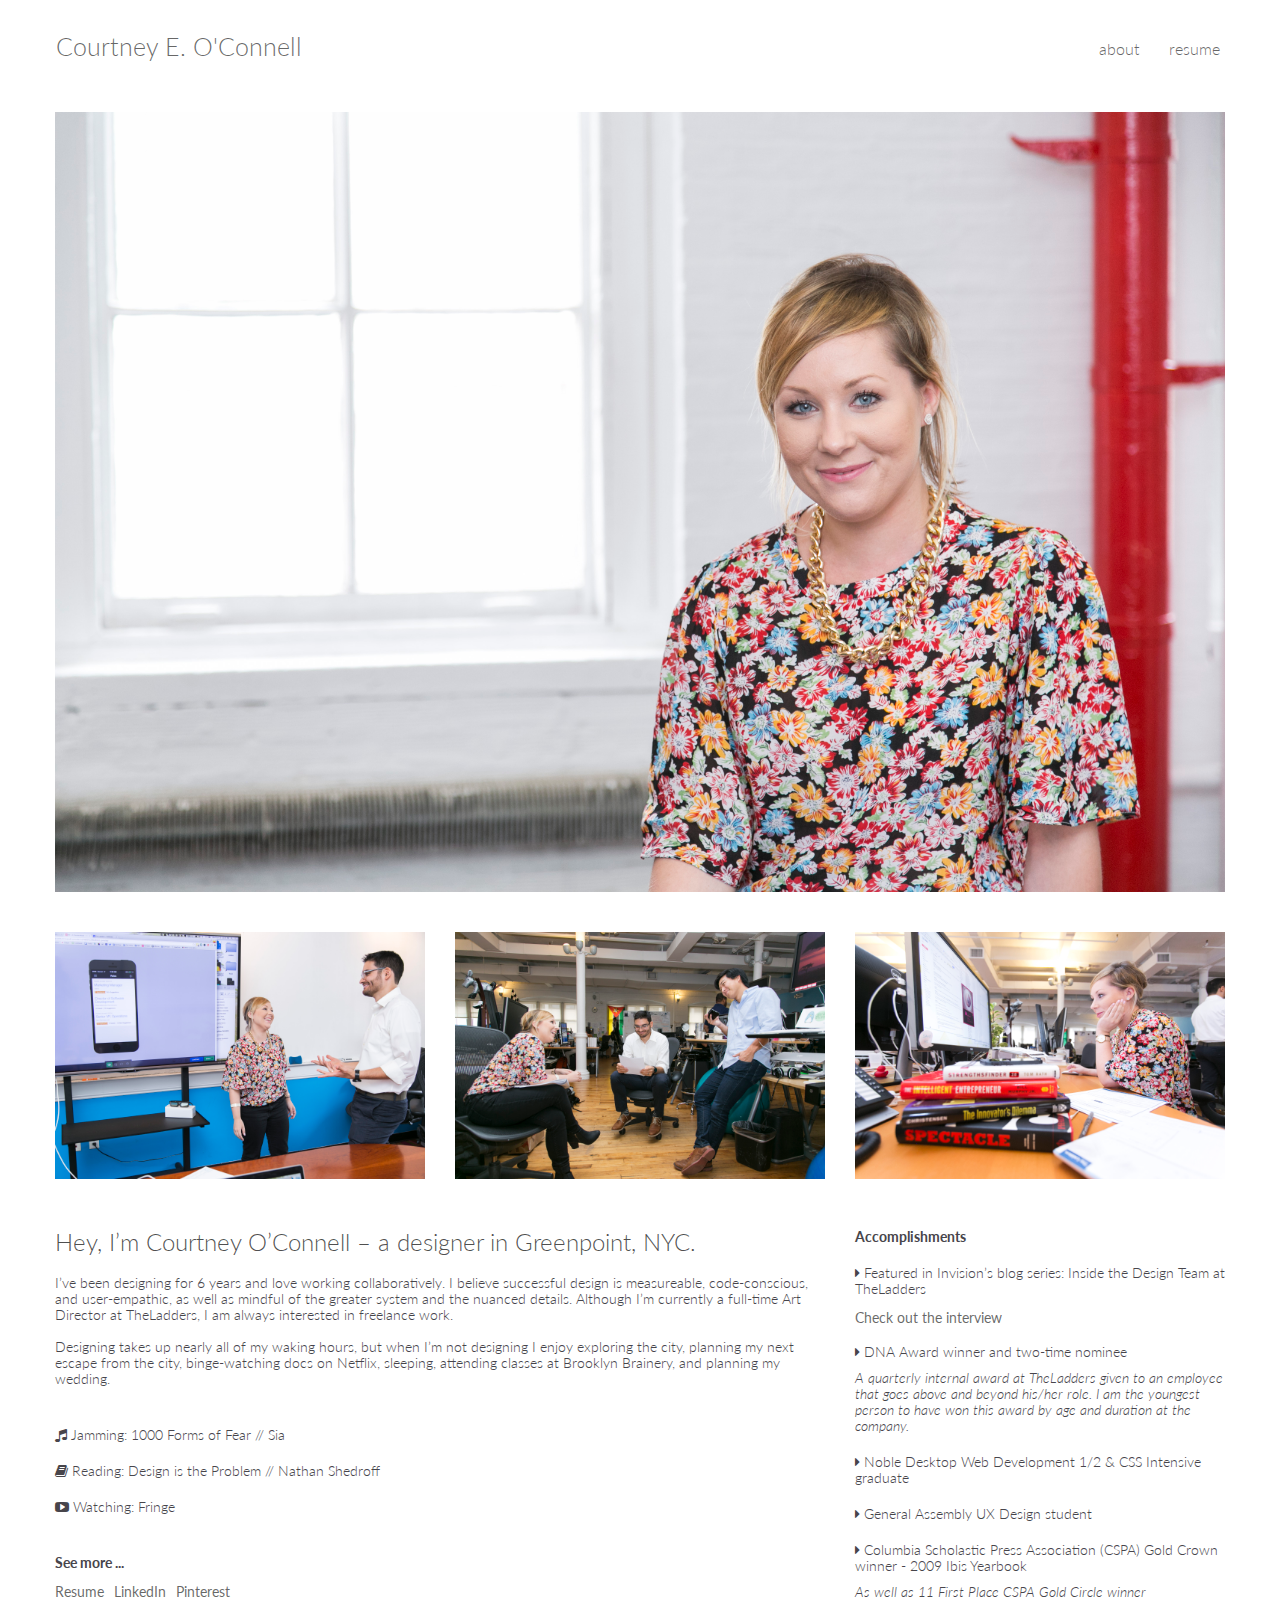
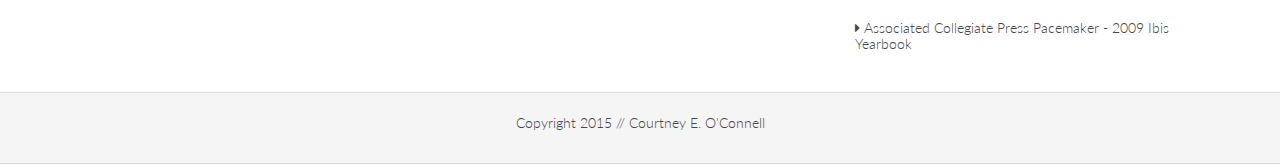
==== commit 85cef464: "removing contact page" ====
--- a/about.html
+++ b/about.html
@@ -34,9 +34,6 @@
 						<ul class="site-navigation nav">
 							<li>
 								<a href="about.html">about</a>
-							</li>
-							<li>
-								<a href="contact.html" class="ltc-3">contact</a>
 							</li>
 							<li>
 								<a href="resume.html" class="ltc-3" target="_blank">resume</a>
@@ -102,7 +99,7 @@
 				</h5>
 				<h5 class=" mg-sm">
 					<strong>See more ...</strong>
-				</h5><a href="resume.html" class="a-btn pull-left ltc-3" target="_blank">Resume</a><a href="contact.html" class="a-btn pull-left ltc-3">Contact</a><a href="https://www.linkedin.com/in/courtneyeoconnell" class="a-btn ltc-3 pull-left" target="_blank">LinkedIn</a><a href="https://www.pinterest.com/ceoconnell/" class="a-btn ltc-3 pull-left" target="_blank">Pinterest</a>
+				</h5><a href="resume.html" class="a-btn pull-left ltc-3" target="_blank">Resume</a><a href="https://www.linkedin.com/in/courtneyeoconnell" class="a-btn ltc-3 pull-left" target="_blank">LinkedIn</a><a href="https://www.pinterest.com/ceoconnell/" class="a-btn ltc-3 pull-left" target="_blank">Pinterest</a>
 			</div>
 			<div class="col-sm-4">
 				<h5 class="  mg-md">
